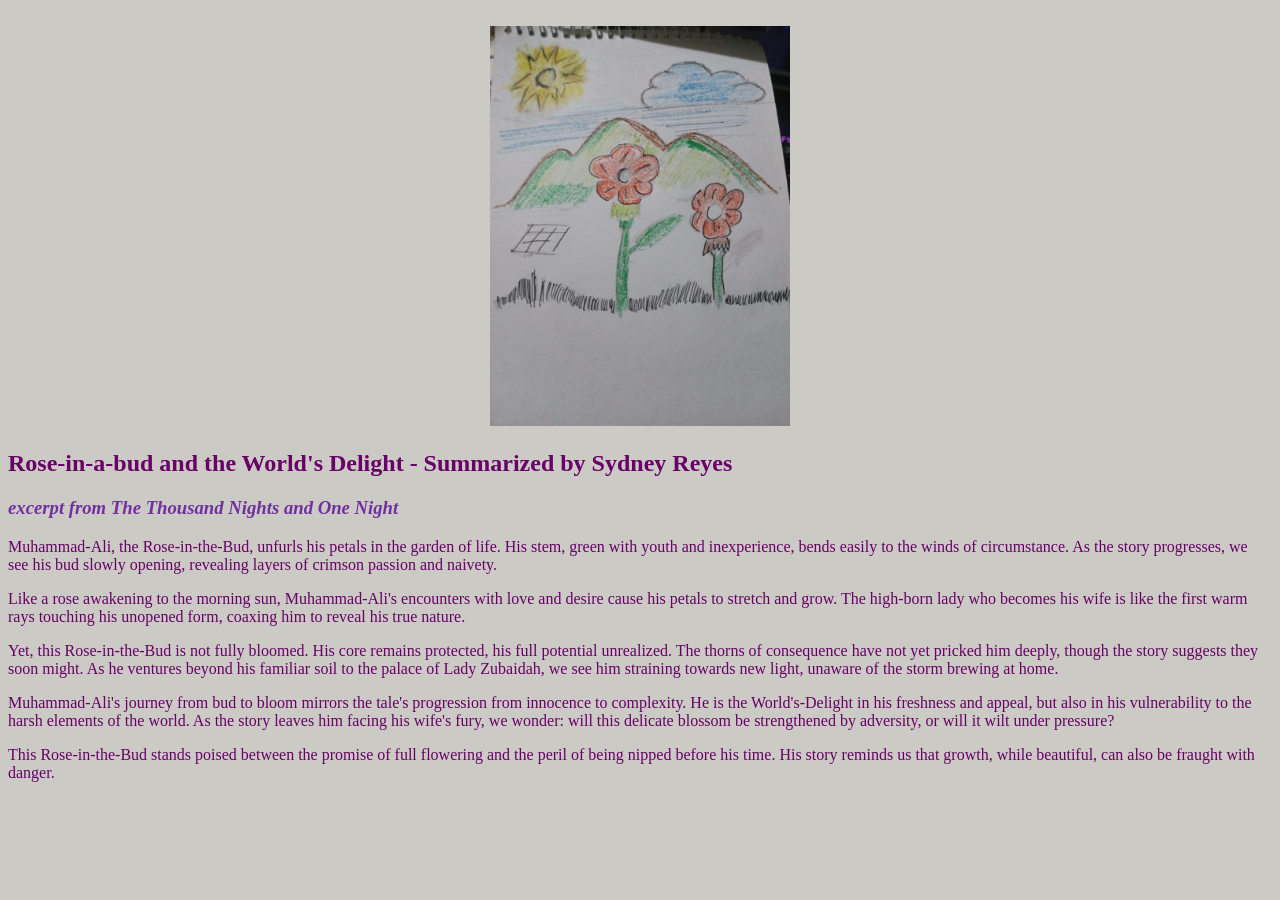
==== index.html @ 56c59796 "Rename arg.html to index.html" ====
<!DOCTYPE html>
<html lang="en">

<head>
  <meta charset="utf-8">
  <title>Arg</title>
  <link rel="icon" type="image/svg+xml" href="flower.svg">
  <br>

  <!-- This is a CSS Styling-->
  <style type="text/css" media="screen">
    body {
      background-color: #CCCAC4;
    }

    h2 {
      color: #670067;
    }

    h3 {
      color: #7030A0;
    }

    p {
      color: #670067;
    }
  </style>
  <!-- This is a CSS Styling-->

</head>

<body id="ID">

  <center><img src="Flower.jpg" alt="Muhammad Ali Flower" title="Muhammad Ali Flower" width="300px" height="400px" />
  </center>

  <h2 id="header-1">Rose-in-a-bud and the World's Delight - Summarized by Sydney Reyes</h2>
  <h3 id=""><em>excerpt from The Thousand Nights and One Night</em></h3>

  <p>Muhammad-Ali, the Rose-in-the-Bud, unfurls his petals in the garden of life. His stem, green with youth and
    inexperience, bends easily to the winds of circumstance. As the story progresses, we see his bud slowly opening,
    revealing layers of crimson passion and naivety.</p>

  <p>Like a rose awakening to the morning sun, Muhammad-Ali's encounters with love and desire cause his petals to
    stretch and grow. The high-born lady who becomes his wife is like the first warm rays touching his unopened form,
    coaxing him to reveal his true nature. </p>

  <p>Yet, this Rose-in-the-Bud is not fully bloomed. His core remains protected, his full potential unrealized. The
    thorns of consequence have not yet pricked him deeply, though the story suggests they soon might. As he ventures
    beyond his familiar soil to the palace of Lady Zubaidah, we see him straining towards new light, unaware of the
    storm brewing at home.</p>

  <p>Muhammad-Ali's journey from bud to bloom mirrors the tale's progression from innocence to complexity. He is the
    World's-Delight in his freshness and appeal, but also in his vulnerability to the harsh elements of the world. As
    the story leaves him facing his wife's fury, we wonder: will this delicate blossom be strengthened by adversity, or
    will it wilt under pressure?</p>

  <p>This Rose-in-the-Bud stands poised between the promise of full flowering and the peril of being nipped before his
    time. His story reminds us that growth, while beautiful, can also be fraught with danger.</p>
</body>

</html>
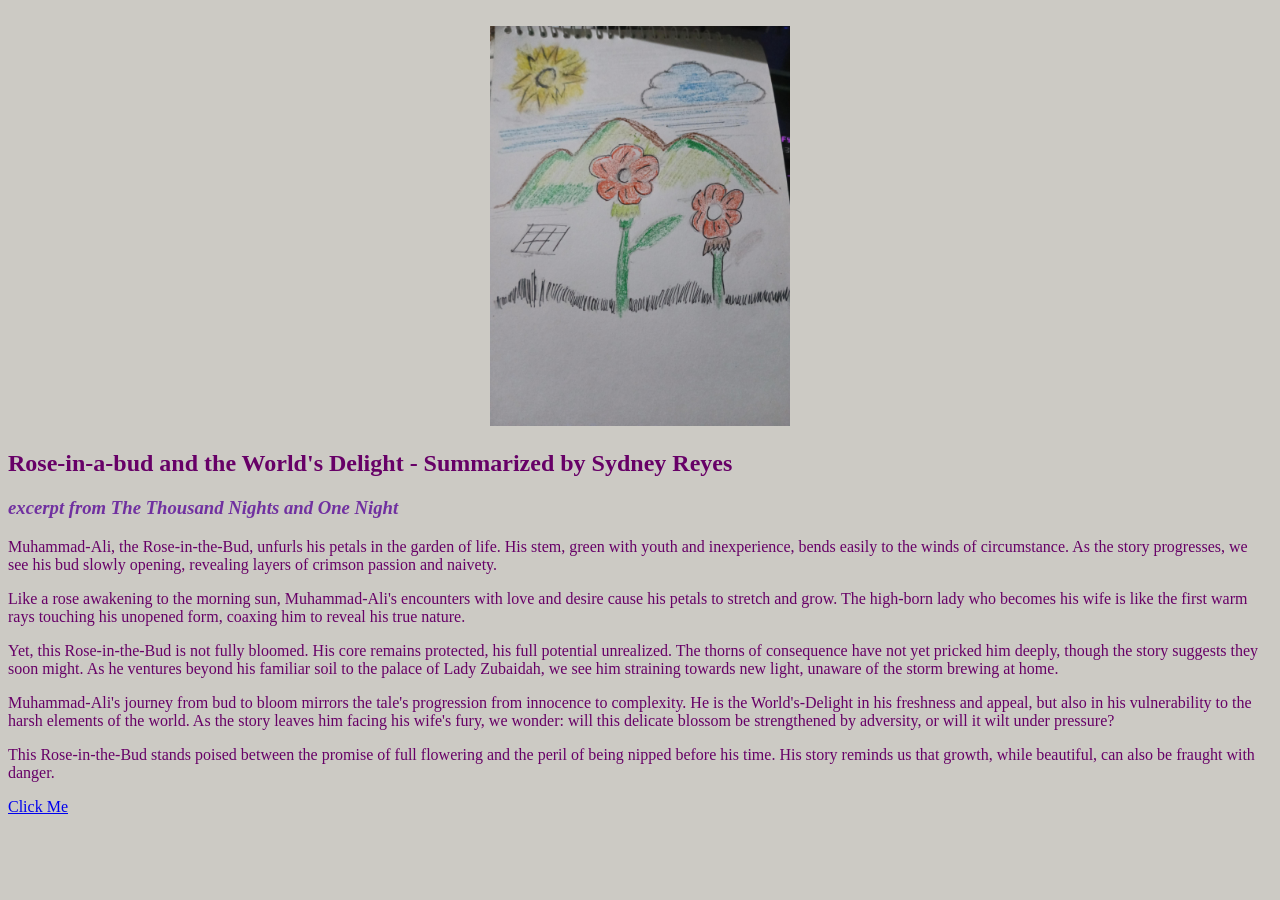
==== commit a8958cd4: "Update index.html" ====
--- a/index.html
+++ b/index.html
@@ -57,6 +57,9 @@
 
   <p>This Rose-in-the-Bud stands poised between the promise of full flowering and the peril of being nipped before his
     time. His story reminds us that growth, while beautiful, can also be fraught with danger.</p>
+  
+<p><a href="base64.html" target="_isblank">Click Me</a></p>
+  
 </body>
 
 </html>
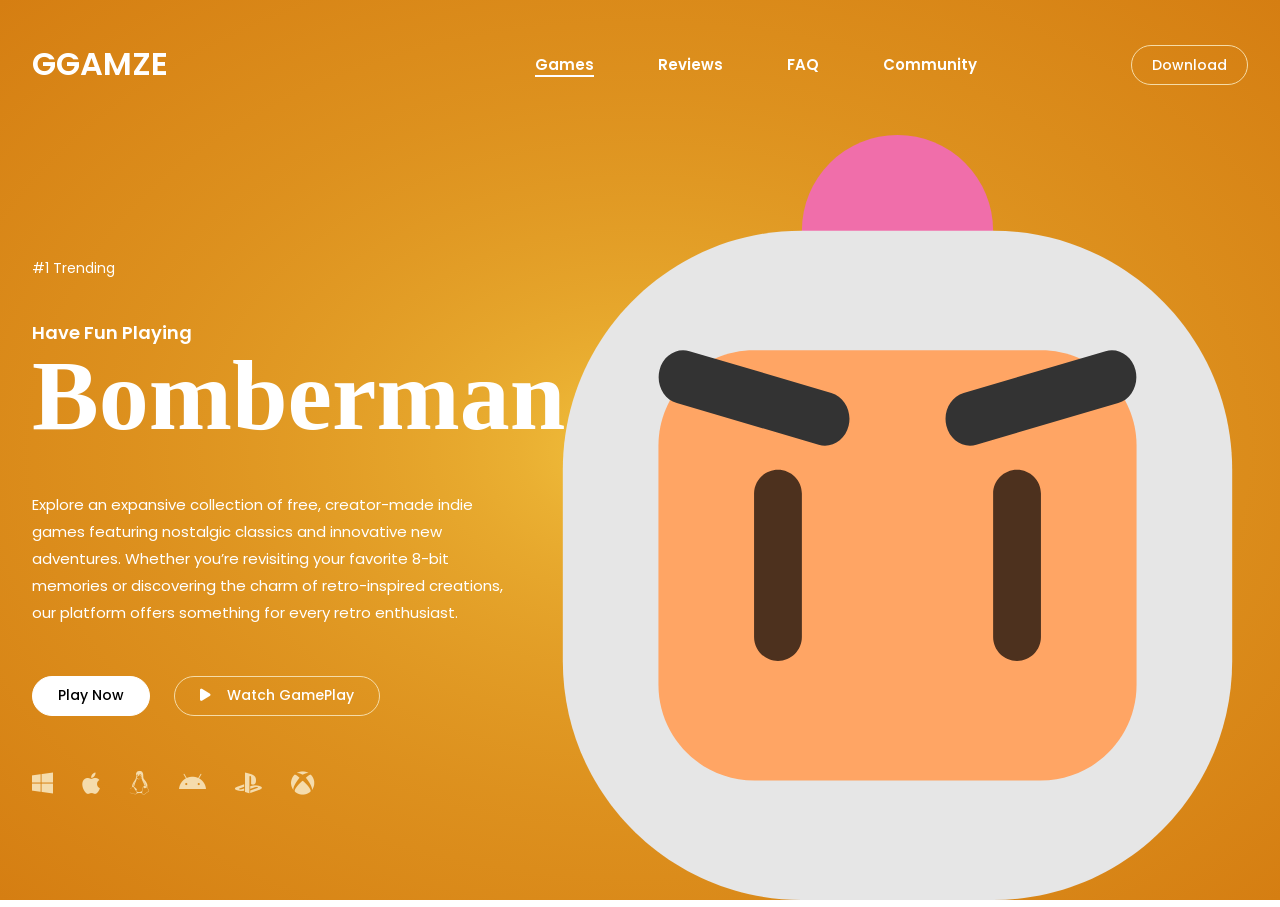
==== commit 7a02ddf6: "Add files via upload" ====
--- a/index.html
+++ b/index.html
@@ -1,65 +1,73 @@
-<!DOCTYPE html>
-<html lang="en">
-
-<head>
-  <meta charset="utf-8">
-  <title>Arg</title>
-  <link rel="icon" type="image/svg+xml" href="flower.svg">
-  <br>
-
-  <!-- This is a CSS Styling-->
-  <style type="text/css" media="screen">
-    body {
-      background-color: #CCCAC4;
-    }
-
-    h2 {
-      color: #670067;
-    }
-
-    h3 {
-      color: #7030A0;
-    }
-
-    p {
-      color: #670067;
-    }
-  </style>
-  <!-- This is a CSS Styling-->
-
-</head>
-
-<body id="ID">
-
-  <center><img src="Flower.jpg" alt="Muhammad Ali Flower" title="Muhammad Ali Flower" width="300px" height="400px" />
-  </center>
-
-  <h2 id="header-1">Rose-in-a-bud and the World's Delight - Summarized by Sydney Reyes</h2>
-  <h3 id=""><em>excerpt from The Thousand Nights and One Night</em></h3>
-
-  <p>Muhammad-Ali, the Rose-in-the-Bud, unfurls his petals in the garden of life. His stem, green with youth and
-    inexperience, bends easily to the winds of circumstance. As the story progresses, we see his bud slowly opening,
-    revealing layers of crimson passion and naivety.</p>
-
-  <p>Like a rose awakening to the morning sun, Muhammad-Ali's encounters with love and desire cause his petals to
-    stretch and grow. The high-born lady who becomes his wife is like the first warm rays touching his unopened form,
-    coaxing him to reveal his true nature. </p>
-
-  <p>Yet, this Rose-in-the-Bud is not fully bloomed. His core remains protected, his full potential unrealized. The
-    thorns of consequence have not yet pricked him deeply, though the story suggests they soon might. As he ventures
-    beyond his familiar soil to the palace of Lady Zubaidah, we see him straining towards new light, unaware of the
-    storm brewing at home.</p>
-
-  <p>Muhammad-Ali's journey from bud to bloom mirrors the tale's progression from innocence to complexity. He is the
-    World's-Delight in his freshness and appeal, but also in his vulnerability to the harsh elements of the world. As
-    the story leaves him facing his wife's fury, we wonder: will this delicate blossom be strengthened by adversity, or
-    will it wilt under pressure?</p>
-
-  <p>This Rose-in-the-Bud stands poised between the promise of full flowering and the peril of being nipped before his
-    time. His story reminds us that growth, while beautiful, can also be fraught with danger.</p>
-  
-<p><a href="base64.html" target="_isblank">Click Me</a></p>
-  
-</body>
-
-</html>
+<!DOCTYPE html>
+<html lang="en">
+
+  <head>
+    <meta charset="UTF-8" />
+    <meta name="viewport" content="width=device-width, initial-scale=1.0" />
+    <title>GGAMZE</title>
+
+    <link rel="stylesheet" href="style.css" />
+
+    <link rel="preconnect" href="https://fonts.googleapis.com" />
+
+    <link rel="preconnect" href="https://fonts.gstatic.com" crossorigin />
+
+    <link
+      href="https://fonts.googleapis.com/css2?family=Permanent+Marker&family=Poppins:ital,wght@0,100;0,200;0,300;0,400;0,500;0,600;0,700;0,800;0,900;1,100;1,200;1,300;1,400;1,500;1,600;1,700;1,800;1,900&display=swap"
+      rel="stylesheet" />
+
+    <link rel="stylesheet" href="https://cdnjs.cloudflare.com/ajax/libs/font-awesome/6.5.2/css/all.min.css"
+      integrity="sha512-SnH5WK+bZxgPHs44uWIX+LLJAJ9/2PkPKZ5QiAj6Ta86w+fsb2TkcmfRyVX3pBnMFcV7oQPJkl9QevSCWr3W6A=="
+      crossorigin="anonymous" referrerpolicy="no-referrer" />
+  </head>
+
+  <body>
+    <section class="hero">
+      <div class="main-width">
+        <header>
+          <div class="logo">
+            <h2><a href="divs.html">GGAMZE</a></h2>
+          </div>
+
+          <nav>
+            <ul>
+              <li class="active"><a href="divs.html">Games</a></li>
+              <li><a href="#">Reviews</a></li>
+              <li><a href="#">FAQ</a></li>
+              <li><a href="#">Community</a></li>
+              <li class="btn"><a href="#">Download</a></li>
+            </ul>
+          </nav>
+        </header>
+
+        <div class="content">
+          <div class="main-text">
+            <h6>#1 Trending</h6>
+            <h3>Have Fun Playing</h3>
+            <h1>Bomberman</h1>
+            <p>Explore an expansive collection of free, creator-made indie games featuring nostalgic classics and
+              innovative new adventures. Whether you’re revisiting your favorite 8-bit memories or discovering the charm
+              of retro-inspired creations, our platform offers something for every retro enthusiast.</p>
+            <a href="https://scratch.mit.edu/projects/172409067/" target="_blank">Play Now</a>
+
+            <a href="https://www.youtube.com/watch?v=CZ9Pu9Usk5o" target="_blank" class="cta"><i class="fa-solid fa-play"></i> Watch GamePlay</a>
+          </div>
+
+          <div class="social">
+            <a href="#"><i class="fa-brands fa-windows"></i></a>
+            <a href="#"><i class="fa-brands fa-apple"></i></a>
+            <a href="#"><i class="fa-brands fa-linux"></i></a>
+            <a href="#"><i class="fa-brands fa-android"></i></a>
+            <a href="#"><i class="fa-brands fa-playstation"></i></a>
+            <a href="#"><i class="fa-brands fa-xbox"></i></a>
+          </div>
+
+          <div class="image">
+            <img src="bomberman.svg" />
+          </div>
+        </div>
+      </div>
+    </section>
+  </body>
+
+</html>
--- a/style.css
+++ b/style.css
@@ -0,0 +1,194 @@
+* {
+  padding: 0;
+  margin: 0;
+  box-sizing: border-box;
+  font-family: "Poppins", sans-serif;
+}
+
+body {
+  overflow-x: hidden;
+}
+
+.main-width {
+  width: 1400px;
+  max-width: 95%;
+  margin: 0 auto;
+}
+
+.hero {
+  height: 100%;
+  width: 100%;
+  min-height: 100vh;
+  background: radial-gradient(#f9d349, 20%, #d57e12);
+  position: relative;
+}
+
+.hero header .logo h2 a {
+  display: block;
+  font-size: 32px;
+  font-weight: 600;
+  text-decoration: none;
+  color: #fff;
+}
+
+.hero header {
+  display: flex;
+  align-items: center;
+  justify-content: space-between;
+  padding: 40px 0 30px;
+}
+
+nav ul li {
+  list-style: none;
+  display: inline-block;
+}
+
+nav ul li a {
+  text-decoration: none;
+  color: white;
+  margin-left: 60px;
+  font-size: 15px;
+  font-weight: 600;
+  border-bottom: 2px solid transparent;
+  transition: 0.4s;
+}
+
+nav ul li:not(:last-child) a:hover,
+nav ul li:not(:last-child) a:focus {
+  border-bottom: 2px solid white;
+}
+
+nav ul li.active a {
+  border-bottom: 2px solid white;
+}
+
+nav ul li.btn a {
+  background: transparent;
+  color: white;
+  border: 1px solid #f5dca8;
+  padding: 9px 20px;
+  border-radius: 30px;
+  line-height: 1.4;
+  font-size: 14px;
+  font-weight: 500;
+  margin-left: 150px;
+}
+
+nav ul li.btn:hover a {
+  border: 1px solid white;
+  color: black;
+  background: white;
+  transition: 0.4s;
+}
+
+.content {
+  padding-top: 140px;
+}
+
+.content .main-text {
+  position: relative;
+  z-index: 2;
+  margin-bottom: 50px;
+}
+
+.content .main-text h6 {
+  font-size: 14px;
+  font-weight: 400;
+  color: white;
+  margin-bottom: 40px;
+}
+
+.content .main-text h1 {
+  font-size: 100px;
+  line-height: 1;
+  color: white;
+  margin: 0px 0px 45px;
+  font-family: "Permanent MArker", cursive;
+}
+
+.content .main-text h3 {
+  font-size: 18px;
+  font-weight: 600;
+  color: white;
+}
+
+.content .main-text p {
+  max-width: 100%;
+  width: 480px;
+  color: white;
+  line-height: 1.8;
+  font-size: 15px;
+  margin-bottom: 50px;
+}
+
+.content .main-text a {
+  display: inline-block;
+  text-decoration: none;
+  color: black;
+  background: #fff;
+  border: 1px solid white;
+  padding: 9px 25px;
+  line-height: 1.4;
+  border-radius: 30px;
+  font-size: 14px;
+  font-weight: 500;
+}
+
+.content .main-text a:hover {
+  transform: scale(1.2);
+  border: 1px solid #f5dca8;
+  background: transparent;
+  color: white;
+  transition: 0.4s;
+}
+
+.content .main-text a.cta {
+  border: 1px solid #f5dca8;
+  color: white;
+  background: transparent;
+  margin-left: 20px;
+}
+
+.content .main-text a.cta i {
+  margin-right: 12px;
+}
+
+.content .main-text a.cta:hover {
+  color: black;
+  background: white;
+  border: 1px solid white;
+  transition: 0.4s;
+}
+
+.content .social {
+  position: relative;
+  z-index: 2;
+  margin-bottom: 200px;
+  padding-bottom: 40px;
+}
+
+.content .social a {
+  display: inline-block;
+  color: #f5dcac;
+  margin-right: 25px;
+  font-size: 24px;
+}
+
+.content .social a:hover {
+  transform: scale(1.2);
+  transition: 0.4s;
+  color: white;
+}
+
+.image {
+  position: absolute;
+  width: 100%;
+  height: 85%;
+  bottom: 0;
+  right: 0;
+  text-align: right;
+}
+
+.image img {
+  height: 100%;
+}
